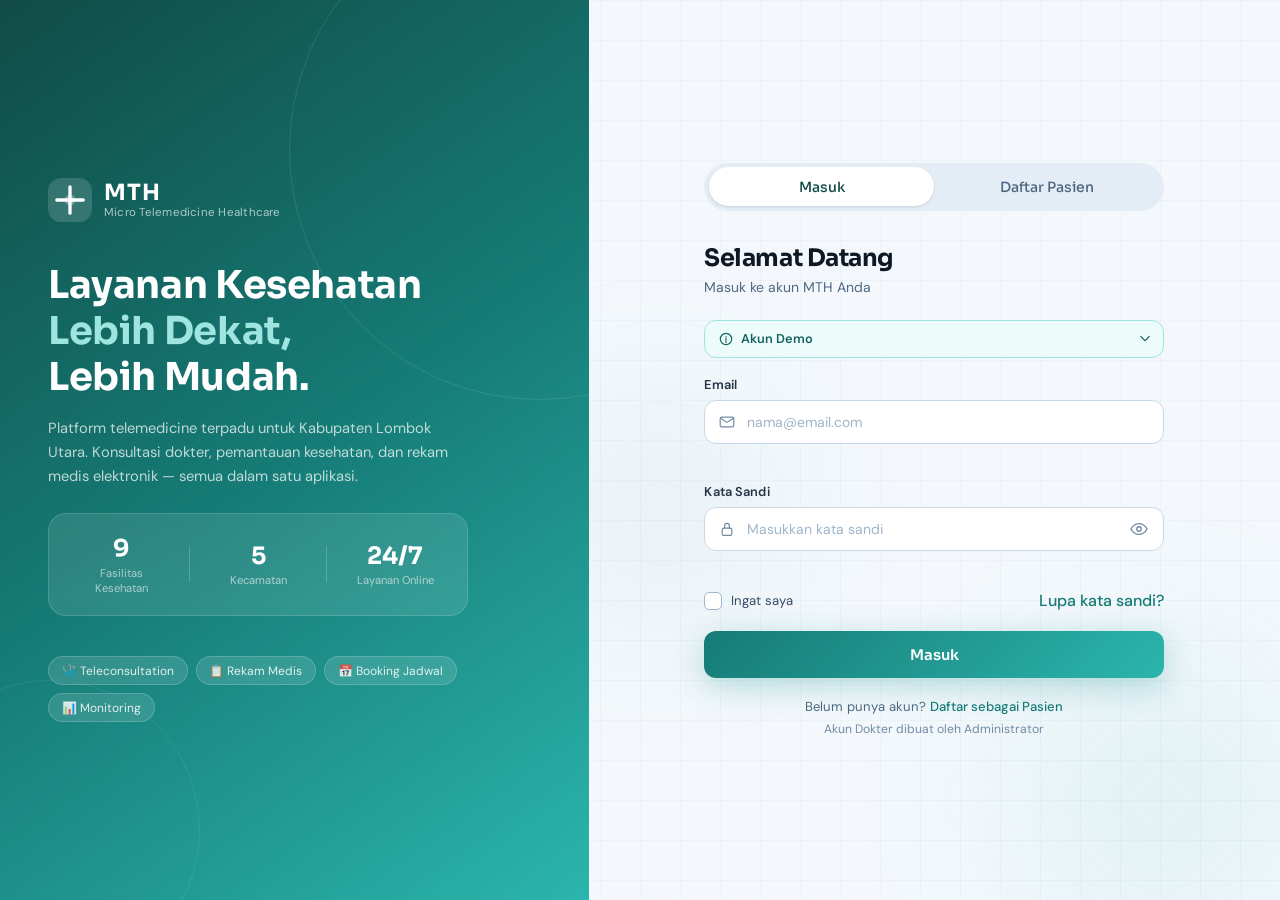
==== index.html @ 81fb7b6d "Initial commit" ====
<!DOCTYPE html>
<html lang="id">
<head>
  <meta charset="UTF-8" />
  <meta name="viewport" content="width=device-width, initial-scale=1.0" />
  <title>MTH — Micro Telemedicine Healthcare</title>
  <link rel="preconnect" href="https://fonts.googleapis.com" />
  <link rel="preconnect" href="https://fonts.gstatic.com" crossorigin />
  <link href="https://fonts.googleapis.com/css2?family=Sora:wght@300;400;500;600;700&family=DM+Sans:ital,opsz,wght@0,9..40,300;0,9..40,400;0,9..40,500;1,9..40,300&display=swap" rel="stylesheet" />
  <link rel="stylesheet" href="styles.css" />
</head>
<body>

  <div class="bg-orb bg-orb--1"></div>
  <div class="bg-orb bg-orb--2"></div>
  <div class="bg-orb bg-orb--3"></div>
  <div class="bg-grid"></div>

  <div class="app-wrapper">

    <!-- LEFT PANEL -->
    <aside class="hero-panel">
      <div class="hero-inner">
        <div class="brand">
          <div class="brand-icon">
            <svg viewBox="0 0 40 40" fill="none">
              <rect width="40" height="40" rx="12" fill="white" fill-opacity="0.15"/>
              <path d="M20 8v24M8 20h24" stroke="white" stroke-width="3" stroke-linecap="round"/>
              <circle cx="20" cy="20" r="5" fill="white" fill-opacity="0.3"/>
            </svg>
          </div>
          <div class="brand-text">
            <span class="brand-name">MTH</span>
            <span class="brand-sub">Micro Telemedicine Healthcare</span>
          </div>
        </div>

        <div class="hero-content">
          <h1 class="hero-title">Layanan Kesehatan<br/><em>Lebih Dekat,</em><br/>Lebih Mudah.</h1>
          <p class="hero-desc">Platform telemedicine terpadu untuk Kabupaten Lombok Utara. Konsultasi dokter, pemantauan kesehatan, dan rekam medis elektronik — semua dalam satu aplikasi.</p>
          <div class="hero-stats">
            <div class="stat-item"><span class="stat-num">9</span><span class="stat-label">Fasilitas Kesehatan</span></div>
            <div class="stat-divider"></div>
            <div class="stat-item"><span class="stat-num">5</span><span class="stat-label">Kecamatan</span></div>
            <div class="stat-divider"></div>
            <div class="stat-item"><span class="stat-num">24/7</span><span class="stat-label">Layanan Online</span></div>
          </div>
        </div>

        <div class="hero-pills">
          <span class="pill">🩺 Teleconsultation</span>
          <span class="pill">📋 Rekam Medis</span>
          <span class="pill">📅 Booking Jadwal</span>
          <span class="pill">📊 Monitoring</span>
        </div>
      </div>
    </aside>

    <!-- RIGHT PANEL -->
    <main class="form-panel">
      <div class="form-container">

        <!-- Mobile brand -->
        <div class="mobile-brand">
          <div class="brand-icon brand-icon--sm">
            <svg viewBox="0 0 40 40" fill="none">
              <rect width="40" height="40" rx="12" fill="var(--teal-500)" fill-opacity="0.15"/>
              <path d="M20 8v24M8 20h24" stroke="var(--teal-600)" stroke-width="3" stroke-linecap="round"/>
              <circle cx="20" cy="20" r="5" fill="var(--teal-500)" fill-opacity="0.3"/>
            </svg>
          </div>
          <span class="brand-name brand-name--dark">MTH</span>
        </div>

        <!-- TAB SWITCHER -->
        <div class="tab-switcher" role="tablist">
          <button class="tab-btn active" data-tab="login" role="tab" aria-selected="true">Masuk</button>
          <button class="tab-btn" data-tab="register" role="tab" aria-selected="false">Daftar Pasien</button>
          <div class="tab-indicator"></div>
        </div>

        <!-- ===== LOGIN FORM ===== -->
        <div class="form-section active" id="tab-login">
          <div class="form-header">
            <h2>Selamat Datang</h2>
            <p>Masuk ke akun MTH Anda</p>
          </div>

          <!-- Demo hint -->
          <div class="demo-hint" id="demo-hint">
            <button class="demo-hint-toggle" id="demo-hint-toggle">
              <svg viewBox="0 0 16 16" fill="none"><circle cx="8" cy="8" r="6.5" stroke="currentColor" stroke-width="1.3"/><path d="M8 7v5M8 5.5v-.5" stroke="currentColor" stroke-width="1.3" stroke-linecap="round"/></svg>
              Akun Demo
              <svg class="chevron" viewBox="0 0 12 8" fill="none"><path d="M1 1l5 5 5-5" stroke="currentColor" stroke-width="1.3" stroke-linecap="round"/></svg>
            </button>
            <div class="demo-accounts" id="demo-accounts">
              <button class="demo-acc-btn" data-email="pasien1@gmail.com" data-pass="Pw123">
                <span class="demo-role-dot pasien"></span>
                <span class="demo-info"><strong>Pasien 1</strong><span>pasien1@gmail.com · Pw123</span></span>
                <span class="demo-fill">Isi otomatis →</span>
              </button>
              <button class="demo-acc-btn" data-email="pasien2@gmail.com" data-pass="Pw123">
                <span class="demo-role-dot pasien"></span>
                <span class="demo-info"><strong>Pasien 2</strong><span>pasien2@gmail.com · Pw123</span></span>
                <span class="demo-fill">Isi otomatis →</span>
              </button>
              <button class="demo-acc-btn" data-email="dokter1@gmail.com" data-pass="Dok123">
                <span class="demo-role-dot dokter"></span>
                <span class="demo-info"><strong>Dokter A</strong><span>dokter1@gmail.com · Dok123</span></span>
                <span class="demo-fill">Isi otomatis →</span>
              </button>
              <button class="demo-acc-btn" data-email="dokter2@gmail.com" data-pass="Dok123">
                <span class="demo-role-dot dokter"></span>
                <span class="demo-info"><strong>Dokter B</strong><span>dokter2@gmail.com · Dok123</span></span>
                <span class="demo-fill">Isi otomatis →</span>
              </button>
              <button class="demo-acc-btn" data-email="admin@mth.id" data-pass="Admin123">
                <span class="demo-role-dot admin"></span>
                <span class="demo-info"><strong>Admin</strong><span>admin@mth.id · Admin123</span></span>
                <span class="demo-fill">Isi otomatis →</span>
              </button>
            </div>
          </div>

          <form id="login-form" novalidate>
            <div class="field-group">
              <label for="login-email">Email</label>
              <div class="input-wrap">
                <span class="input-icon">
                  <svg viewBox="0 0 20 20" fill="none"><path d="M2.5 5.5l7.5 5 7.5-5" stroke="currentColor" stroke-width="1.5" stroke-linecap="round"/><rect x="1.5" y="4" width="17" height="12" rx="2" stroke="currentColor" stroke-width="1.5"/></svg>
                </span>
                <input type="email" id="login-email" name="email" placeholder="nama@email.com" autocomplete="email" required />
              </div>
              <span class="field-error" id="login-email-err"></span>
            </div>

            <div class="field-group">
              <label for="login-password">Kata Sandi</label>
              <div class="input-wrap">
                <span class="input-icon">
                  <svg viewBox="0 0 20 20" fill="none"><rect x="4" y="9" width="12" height="9" rx="2" stroke="currentColor" stroke-width="1.5"/><path d="M7 9V6a3 3 0 116 0v3" stroke="currentColor" stroke-width="1.5" stroke-linecap="round"/></svg>
                </span>
                <input type="password" id="login-password" name="password" placeholder="Masukkan kata sandi" autocomplete="current-password" required />
                <button type="button" class="toggle-pass" data-target="login-password" aria-label="Tampilkan kata sandi">
                  <svg class="eye-show" viewBox="0 0 20 20" fill="none"><path d="M1 10s3.5-6 9-6 9 6 9 6-3.5 6-9 6-9-6-9-6z" stroke="currentColor" stroke-width="1.5"/><circle cx="10" cy="10" r="2.5" stroke="currentColor" stroke-width="1.5"/></svg>
                  <svg class="eye-hide" viewBox="0 0 20 20" fill="none" style="display:none"><path d="M3 3l14 14M8.5 8.5A2.5 2.5 0 0112 12" stroke="currentColor" stroke-width="1.5" stroke-linecap="round"/><path d="M1 10s3.5-6 9-6c1.5 0 2.9.4 4 1M19 10s-1.5 2.5-4 4.5" stroke="currentColor" stroke-width="1.5" stroke-linecap="round"/></svg>
                </button>
              </div>
              <span class="field-error" id="login-pass-err"></span>
            </div>

            <div class="form-row form-row--between">
              <label class="checkbox-label">
                <input type="checkbox" id="remember-me" />
                <span class="checkmark"></span>
                Ingat saya
              </label>
              <a href="#" class="link-text">Lupa kata sandi?</a>
            </div>

            <button type="submit" class="btn-primary">
              <span class="btn-text">Masuk</span>
              <span class="btn-loader" aria-hidden="true"></span>
            </button>
          </form>

          <p class="form-footer-text">Belum punya akun? <a href="#" class="link-text" data-switch="register">Daftar sebagai Pasien</a></p>
          <p class="form-footer-text" style="margin-top:.4rem;font-size:.76rem;color:var(--slate-400)">Akun Dokter dibuat oleh Administrator</p>
        </div>

        <!-- ===== REGISTER FORM (Pasien only) ===== -->
        <div class="form-section" id="tab-register">
          <div class="form-header">
            <h2>Daftar Akun Pasien</h2>
            <p>Isi data diri Anda untuk mendaftar</p>
          </div>

          <form id="register-form" novalidate>

            <div class="field-row">
              <div class="field-group">
                <label for="reg-firstname">Nama Depan</label>
                <div class="input-wrap">
                  <input type="text" id="reg-firstname" placeholder="Ahmad" required />
                </div>
              </div>
              <div class="field-group">
                <label for="reg-lastname">Nama Belakang</label>
                <div class="input-wrap">
                  <input type="text" id="reg-lastname" placeholder="Fauzan" required />
                </div>
              </div>
            </div>

            <div class="field-group">
              <label for="reg-email">Email</label>
              <div class="input-wrap">
                <span class="input-icon">
                  <svg viewBox="0 0 20 20" fill="none"><path d="M2.5 5.5l7.5 5 7.5-5" stroke="currentColor" stroke-width="1.5" stroke-linecap="round"/><rect x="1.5" y="4" width="17" height="12" rx="2" stroke="currentColor" stroke-width="1.5"/></svg>
                </span>
                <input type="email" id="reg-email" placeholder="nama@email.com" required />
              </div>
              <span class="field-error" id="reg-email-err"></span>
            </div>

            <div class="field-group">
              <label for="reg-phone">Nomor Telepon</label>
              <div class="input-wrap">
                <span class="input-icon">
                  <svg viewBox="0 0 20 20" fill="none"><path d="M4 2h3l1.5 4-2 1a11 11 0 005.5 5.5l1-2 4 1.5V15a2 2 0 01-2 2C7.16 17 3 12.84 3 8a2 2 0 012-2h-.5L4 2z" stroke="currentColor" stroke-width="1.5" stroke-linecap="round" stroke-linejoin="round"/></svg>
                </span>
                <input type="tel" id="reg-phone" placeholder="08xxxxxxxxxx" required />
              </div>
            </div>

            <div class="field-row">
              <div class="field-group">
                <label for="reg-nik">NIK</label>
                <div class="input-wrap">
                  <input type="text" id="reg-nik" placeholder="16 digit NIK" maxlength="16" />
                </div>
              </div>
              <div class="field-group">
                <label for="reg-dob">Tanggal Lahir</label>
                <div class="input-wrap">
                  <input type="date" id="reg-dob" />
                </div>
              </div>
            </div>

            <div class="field-group">
              <label for="reg-puskesmas">Puskesmas Terdekat</label>
              <div class="input-wrap input-wrap--select">
                <span class="input-icon">
                  <svg viewBox="0 0 20 20" fill="none"><path d="M10 2C7.24 2 5 4.24 5 7c0 4 5 11 5 11s5-7 5-11c0-2.76-2.24-5-5-5z" stroke="currentColor" stroke-width="1.5"/><circle cx="10" cy="7" r="1.5" stroke="currentColor" stroke-width="1.5"/></svg>
                </span>
                <select id="reg-puskesmas">
                  <option value="">Pilih puskesmas...</option>
                  <optgroup label="Kec. Pemenang">
                    <option>Puskesmas Pemenang</option>
                    <option>Puskesmas Nipah</option>
                  </optgroup>
                  <optgroup label="Kec. Tanjung">
                    <option>Puskesmas Tanjung</option>
                  </optgroup>
                  <optgroup label="Kec. Gangga">
                    <option>Puskesmas Gangga</option>
                  </optgroup>
                  <optgroup label="Kec. Kayangan">
                    <option>Puskesmas Kayangan</option>
                    <option>Puskesmas Santong</option>
                  </optgroup>
                  <optgroup label="Kec. Bayan">
                    <option>Puskesmas Bayan</option>
                    <option>Puskesmas Senaru</option>
                  </optgroup>
                </select>
                <span class="select-arrow">
                  <svg viewBox="0 0 12 8" fill="none"><path d="M1 1l5 5 5-5" stroke="currentColor" stroke-width="1.5" stroke-linecap="round"/></svg>
                </span>
              </div>
            </div>

            <div class="field-group">
              <label for="reg-password">Kata Sandi</label>
              <div class="input-wrap">
                <span class="input-icon">
                  <svg viewBox="0 0 20 20" fill="none"><rect x="4" y="9" width="12" height="9" rx="2" stroke="currentColor" stroke-width="1.5"/><path d="M7 9V6a3 3 0 116 0v3" stroke="currentColor" stroke-width="1.5" stroke-linecap="round"/></svg>
                </span>
                <input type="password" id="reg-password" placeholder="Min. 8 karakter" required />
                <button type="button" class="toggle-pass" data-target="reg-password" aria-label="Tampilkan kata sandi">
                  <svg class="eye-show" viewBox="0 0 20 20" fill="none"><path d="M1 10s3.5-6 9-6 9 6 9 6-3.5 6-9 6-9-6-9-6z" stroke="currentColor" stroke-width="1.5"/><circle cx="10" cy="10" r="2.5" stroke="currentColor" stroke-width="1.5"/></svg>
                  <svg class="eye-hide" viewBox="0 0 20 20" fill="none" style="display:none"><path d="M3 3l14 14M8.5 8.5A2.5 2.5 0 0112 12" stroke="currentColor" stroke-width="1.5" stroke-linecap="round"/><path d="M1 10s3.5-6 9-6c1.5 0 2.9.4 4 1M19 10s-1.5 2.5-4 4.5" stroke="currentColor" stroke-width="1.5" stroke-linecap="round"/></svg>
                </button>
              </div>
              <div class="pass-strength" id="pass-strength">
                <div class="strength-bars">
                  <span class="bar"></span><span class="bar"></span><span class="bar"></span><span class="bar"></span>
                </div>
                <span class="strength-label" id="strength-label">Kekuatan kata sandi</span>
              </div>
            </div>

            <div class="field-group">
              <label for="reg-confirm">Konfirmasi Kata Sandi</label>
              <div class="input-wrap">
                <span class="input-icon">
                  <svg viewBox="0 0 20 20" fill="none"><rect x="4" y="9" width="12" height="9" rx="2" stroke="currentColor" stroke-width="1.5"/><path d="M7 9V6a3 3 0 116 0v3" stroke="currentColor" stroke-width="1.5" stroke-linecap="round"/></svg>
                </span>
                <input type="password" id="reg-confirm" placeholder="Ulangi kata sandi" required />
              </div>
              <span class="field-error" id="reg-confirm-err"></span>
            </div>

            <label class="checkbox-label checkbox-label--terms">
              <input type="checkbox" id="agree-terms" required />
              <span class="checkmark"></span>
              Saya menyetujui <a href="#" class="link-text">Syarat &amp; Ketentuan</a> serta <a href="#" class="link-text">Kebijakan Privasi</a> MTH
            </label>

            <button type="submit" class="btn-primary">
              <span class="btn-text">Buat Akun</span>
              <span class="btn-loader" aria-hidden="true"></span>
            </button>
          </form>

          <p class="form-footer-text">Sudah punya akun? <a href="#" class="link-text" data-switch="login">Masuk di sini</a></p>
        </div>

      </div>
    </main>
  </div>

  <div class="toast" id="toast" role="alert" aria-live="polite">
    <span class="toast-icon">✓</span>
    <span class="toast-msg" id="toast-msg"></span>
  </div>

  <script src="script.js"></script>
</body>
</html>
---- styles.css ----
/* ===================================================
   MTH — Micro Telemedicine Healthcare
   styles.css
   =================================================== */

/* ── Variables ──────────────────────────────────── */
:root {
  --teal-900: #0d3331;
  --teal-800: #114b47;
  --teal-700: #146360;
  --teal-600: #167b76;
  --teal-500: #19938c;
  --teal-400: #2bb5ac;
  --teal-300: #5ecec7;
  --teal-200: #9ee5e0;
  --teal-100: #d4f5f3;
  --teal-50:  #edfcfb;

  --slate-900: #0f1923;
  --slate-800: #1a2535;
  --slate-700: #253347;
  --slate-600: #364d66;
  --slate-500: #4e6882;
  --slate-400: #728ba5;
  --slate-300: #9fb5c9;
  --slate-200: #c8d8e8;
  --slate-100: #e4edf6;
  --slate-50:  #f4f8fc;

  --white: #ffffff;
  --error: #e05252;
  --success: #2bb58a;
  --warn: #e08a2e;

  --font-display: 'Sora', sans-serif;
  --font-body: 'DM Sans', sans-serif;

  --radius-sm: 8px;
  --radius-md: 12px;
  --radius-lg: 18px;
  --radius-xl: 24px;
  --radius-full: 999px;

  --shadow-sm: 0 1px 3px rgba(15,25,35,.08), 0 1px 2px rgba(15,25,35,.05);
  --shadow-md: 0 4px 16px rgba(15,25,35,.10), 0 2px 6px rgba(15,25,35,.06);
  --shadow-lg: 0 16px 48px rgba(15,25,35,.14), 0 4px 16px rgba(15,25,35,.08);
  --shadow-teal: 0 8px 32px rgba(25,147,140,.30);

  --transition: 200ms cubic-bezier(.4,0,.2,1);
  --transition-slow: 400ms cubic-bezier(.4,0,.2,1);
}

/* ── Reset ──────────────────────────────────────── */
*, *::before, *::after { box-sizing: border-box; margin: 0; padding: 0; }

html { font-size: 16px; scroll-behavior: smooth; }

body {
  font-family: var(--font-body);
  background: var(--slate-50);
  color: var(--slate-800);
  min-height: 100vh;
  overflow-x: hidden;
  -webkit-font-smoothing: antialiased;
}

/* ── Background decorations ─────────────────────── */
.bg-orb {
  position: fixed;
  border-radius: 50%;
  filter: blur(80px);
  pointer-events: none;
  z-index: 0;
}
.bg-orb--1 {
  width: 500px; height: 500px;
  background: radial-gradient(circle, rgba(25,147,140,.20) 0%, transparent 70%);
  top: -150px; left: -100px;
}
.bg-orb--2 {
  width: 400px; height: 400px;
  background: radial-gradient(circle, rgba(43,181,172,.15) 0%, transparent 70%);
  bottom: -100px; right: -80px;
}
.bg-orb--3 {
  width: 300px; height: 300px;
  background: radial-gradient(circle, rgba(22,123,118,.10) 0%, transparent 70%);
  top: 40%; left: 40%;
}
.bg-grid {
  position: fixed; inset: 0; z-index: 0; pointer-events: none;
  background-image:
    linear-gradient(rgba(25,147,140,.04) 1px, transparent 1px),
    linear-gradient(90deg, rgba(25,147,140,.04) 1px, transparent 1px);
  background-size: 40px 40px;
}

/* ── App wrapper ─────────────────────────────────── */
.app-wrapper {
  position: relative; z-index: 1;
  display: flex;
  min-height: 100vh;
}

/* ===================================================
   LEFT: HERO PANEL
   =================================================== */
.hero-panel {
  flex: 0 0 46%;
  background: linear-gradient(145deg, var(--teal-800) 0%, var(--teal-600) 50%, var(--teal-400) 100%);
  position: relative;
  overflow: hidden;
  display: flex;
  align-items: center;
  padding: 3rem;
}

/* Decorative inner shapes */
.hero-panel::before {
  content: '';
  position: absolute;
  width: 500px; height: 500px;
  border-radius: 50%;
  border: 1.5px solid rgba(255,255,255,.10);
  top: -100px; right: -200px;
}
.hero-panel::after {
  content: '';
  position: absolute;
  width: 300px; height: 300px;
  border-radius: 50%;
  border: 1.5px solid rgba(255,255,255,.08);
  bottom: -80px; left: -100px;
}

.hero-inner {
  position: relative; z-index: 1;
  display: flex;
  flex-direction: column;
  gap: 2.5rem;
  max-width: 420px;
}

/* Brand */
.brand {
  display: flex;
  align-items: center;
  gap: .75rem;
}
.brand-icon {
  width: 44px; height: 44px;
  flex-shrink: 0;
}
.brand-icon svg { width: 100%; height: 100%; }

.brand-text {
  display: flex;
  flex-direction: column;
  line-height: 1;
}
.brand-name {
  font-family: var(--font-display);
  font-weight: 700;
  font-size: 1.4rem;
  letter-spacing: .05em;
  color: var(--white);
}
.brand-sub {
  font-size: .72rem;
  color: rgba(255,255,255,.65);
  letter-spacing: .02em;
  margin-top: .2rem;
}

/* Hero content */
.hero-title {
  font-family: var(--font-display);
  font-size: clamp(1.8rem, 3vw, 2.4rem);
  font-weight: 700;
  color: var(--white);
  line-height: 1.2;
  letter-spacing: -.01em;
}
.hero-title em {
  font-style: normal;
  color: var(--teal-200);
}
.hero-desc {
  margin-top: 1rem;
  font-size: .92rem;
  color: rgba(255,255,255,.72);
  line-height: 1.65;
}

/* Stats */
.hero-stats {
  display: flex;
  align-items: center;
  gap: 1.25rem;
  margin-top: 1.5rem;
  padding: 1.25rem 1.5rem;
  background: rgba(255,255,255,.10);
  border: 1px solid rgba(255,255,255,.15);
  border-radius: var(--radius-lg);
  backdrop-filter: blur(8px);
}
.stat-item { text-align: center; flex: 1; }
.stat-num {
  display: block;
  font-family: var(--font-display);
  font-size: 1.5rem;
  font-weight: 700;
  color: var(--white);
}
.stat-label {
  display: block;
  font-size: .7rem;
  color: rgba(255,255,255,.6);
  margin-top: .15rem;
  line-height: 1.3;
}
.stat-divider {
  width: 1px;
  height: 36px;
  background: rgba(255,255,255,.2);
}

/* Pills */
.hero-pills {
  display: flex;
  flex-wrap: wrap;
  gap: .5rem;
}
.pill {
  font-size: .75rem;
  color: rgba(255,255,255,.85);
  background: rgba(255,255,255,.12);
  border: 1px solid rgba(255,255,255,.18);
  border-radius: var(--radius-full);
  padding: .35rem .8rem;
  backdrop-filter: blur(4px);
  transition: background var(--transition);
}
.pill:hover { background: rgba(255,255,255,.20); }

/* ===================================================
   RIGHT: FORM PANEL
   =================================================== */
.form-panel {
  flex: 1;
  display: flex;
  align-items: center;
  justify-content: center;
  padding: 2rem 1.5rem;
  overflow-y: auto;
}

.form-container {
  width: 100%;
  max-width: 460px;
  animation: fadeUp .5s ease both;
}

@keyframes fadeUp {
  from { opacity: 0; transform: translateY(20px); }
  to   { opacity: 1; transform: translateY(0); }
}

/* Mobile brand (hidden on desktop) */
.mobile-brand {
  display: none;
  align-items: center;
  gap: .6rem;
  margin-bottom: 1.75rem;
  justify-content: center;
}
.brand-icon--sm { width: 36px; height: 36px; }
.brand-name--dark {
  font-family: var(--font-display);
  font-size: 1.3rem;
  font-weight: 700;
  color: var(--teal-700);
  letter-spacing: .04em;
}

/* Tab switcher */
.tab-switcher {
  display: flex;
  position: relative;
  background: var(--slate-100);
  border-radius: var(--radius-full);
  padding: .3rem;
  margin-bottom: 2rem;
}
.tab-btn {
  flex: 1;
  border: none;
  background: transparent;
  font-family: var(--font-display);
  font-size: .88rem;
  font-weight: 500;
  color: var(--slate-500);
  padding: .65rem 1rem;
  border-radius: var(--radius-full);
  cursor: pointer;
  position: relative; z-index: 1;
  transition: color var(--transition);
}
.tab-btn.active { color: var(--teal-800); }
.tab-indicator {
  position: absolute;
  top: .3rem; bottom: .3rem; left: .3rem;
  width: calc(50% - .3rem);
  background: var(--white);
  border-radius: var(--radius-full);
  box-shadow: var(--shadow-sm);
  transition: transform var(--transition-slow);
  pointer-events: none;
}
.tab-indicator.right { transform: translateX(100%); }

/* Form sections */
.form-section { display: none; }
.form-section.active { display: block; animation: fadeUp .35s ease both; }

.form-header { margin-bottom: 1.5rem; }
.form-header h2 {
  font-family: var(--font-display);
  font-size: 1.5rem;
  font-weight: 700;
  color: var(--slate-900);
  letter-spacing: -.02em;
}
.form-header p {
  font-size: .875rem;
  color: var(--slate-500);
  margin-top: .3rem;
}

/* Role selector */
.role-selector {
  display: flex;
  gap: .5rem;
  margin-bottom: 1.5rem;
}
.role-btn {
  flex: 1;
  display: flex;
  flex-direction: column;
  align-items: center;
  gap: .3rem;
  padding: .75rem .5rem;
  background: var(--white);
  border: 1.5px solid var(--slate-200);
  border-radius: var(--radius-md);
  cursor: pointer;
  font-family: var(--font-body);
  font-size: .78rem;
  font-weight: 500;
  color: var(--slate-500);
  transition: all var(--transition);
}
.role-btn:hover {
  border-color: var(--teal-400);
  color: var(--teal-700);
}
.role-btn.active {
  background: var(--teal-50);
  border-color: var(--teal-500);
  color: var(--teal-700);
  box-shadow: 0 0 0 3px rgba(25,147,140,.10);
}
.role-icon { font-size: 1.2rem; }

/* Field groups */
.field-group {
  margin-bottom: 1.1rem;
}
.field-group label {
  display: block;
  font-size: .8rem;
  font-weight: 600;
  color: var(--slate-700);
  margin-bottom: .45rem;
  letter-spacing: .01em;
}
.field-row {
  display: grid;
  grid-template-columns: 1fr 1fr;
  gap: .75rem;
}

/* Input wrap */
.input-wrap {
  position: relative;
  display: flex;
  align-items: center;
}
.input-wrap .input-icon {
  position: absolute;
  left: .9rem;
  color: var(--slate-400);
  display: flex;
  align-items: center;
  pointer-events: none;
}
.input-wrap .input-icon svg { width: 16px; height: 16px; }

.input-wrap input,
.input-wrap select {
  width: 100%;
  background: var(--white);
  border: 1.5px solid var(--slate-200);
  border-radius: var(--radius-md);
  font-family: var(--font-body);
  font-size: .875rem;
  color: var(--slate-800);
  padding: .75rem 1rem;
  transition: border-color var(--transition), box-shadow var(--transition);
  outline: none;
  appearance: none;
}
.input-wrap:has(.input-icon) input,
.input-wrap:has(.input-icon) select {
  padding-left: 2.6rem;
}
.input-wrap input::placeholder { color: var(--slate-300); }
.input-wrap input:focus,
.input-wrap select:focus {
  border-color: var(--teal-500);
  box-shadow: 0 0 0 3px rgba(25,147,140,.12);
}
.input-wrap input.error { border-color: var(--error); }
.input-wrap input.error:focus { box-shadow: 0 0 0 3px rgba(224,82,82,.12); }

/* Select styling */
.input-wrap--select { position: relative; }
.input-wrap--select select { cursor: pointer; padding-right: 2.4rem; }
.select-arrow {
  position: absolute;
  right: .85rem;
  pointer-events: none;
  color: var(--slate-400);
  display: flex;
  align-items: center;
}
.select-arrow svg { width: 10px; height: 10px; }

/* Password toggle */
.toggle-pass {
  position: absolute;
  right: .85rem;
  background: none;
  border: none;
  cursor: pointer;
  color: var(--slate-400);
  display: flex;
  align-items: center;
  padding: .2rem;
  border-radius: 4px;
  transition: color var(--transition);
}
.toggle-pass:hover { color: var(--teal-600); }
.toggle-pass svg { width: 18px; height: 18px; }

/* Field error */
.field-error {
  display: block;
  font-size: .75rem;
  color: var(--error);
  margin-top: .35rem;
  min-height: 1rem;
}

/* Password strength */
.pass-strength {
  display: flex;
  align-items: center;
  gap: .5rem;
  margin-top: .5rem;
}
.strength-bars {
  display: flex;
  gap: .25rem;
}
.bar {
  width: 32px; height: 4px;
  border-radius: var(--radius-full);
  background: var(--slate-200);
  transition: background var(--transition-slow);
}
.strength-label {
  font-size: .72rem;
  color: var(--slate-400);
}
/* Strength states */
.pass-strength[data-level="1"] .bar:nth-child(1) { background: var(--error); }
.pass-strength[data-level="2"] .bar:nth-child(-n+2) { background: var(--warn); }
.pass-strength[data-level="3"] .bar:nth-child(-n+3) { background: var(--teal-400); }
.pass-strength[data-level="4"] .bar { background: var(--success); }

/* Form row */
.form-row { display: flex; align-items: center; gap: 1rem; }
.form-row--between { justify-content: space-between; margin-bottom: 1.25rem; }

/* Checkbox */
.checkbox-label {
  display: flex;
  align-items: center;
  gap: .55rem;
  cursor: pointer;
  font-size: .82rem;
  color: var(--slate-600);
  user-select: none;
}
.checkbox-label input[type="checkbox"] { display: none; }
.checkmark {
  width: 18px; height: 18px;
  border-radius: 5px;
  border: 1.5px solid var(--slate-300);
  flex-shrink: 0;
  display: flex; align-items: center; justify-content: center;
  transition: all var(--transition);
  background: var(--white);
}
.checkbox-label input:checked + .checkmark {
  background: var(--teal-500);
  border-color: var(--teal-500);
}
.checkbox-label input:checked + .checkmark::after {
  content: '';
  display: block;
  width: 5px; height: 9px;
  border: 2px solid white;
  border-top: none; border-left: none;
  transform: rotate(45deg) translateY(-1px);
}
.checkbox-label--terms {
  align-items: flex-start;
  margin-bottom: 1.25rem;
  line-height: 1.5;
}
.checkbox-label--terms .checkmark { margin-top: .15rem; }

/* Link */
.link-text {
  font-size: inherit;
  color: var(--teal-600);
  text-decoration: none;
  font-weight: 500;
  transition: color var(--transition);
}
.link-text:hover { color: var(--teal-800); text-decoration: underline; }

/* Primary button */
.btn-primary {
  width: 100%;
  display: flex;
  align-items: center;
  justify-content: center;
  gap: .5rem;
  background: linear-gradient(135deg, var(--teal-600) 0%, var(--teal-400) 100%);
  color: var(--white);
  border: none;
  border-radius: var(--radius-md);
  font-family: var(--font-display);
  font-size: .92rem;
  font-weight: 600;
  padding: .9rem 1.5rem;
  cursor: pointer;
  transition: all var(--transition);
  box-shadow: var(--shadow-teal);
  letter-spacing: .01em;
  margin-bottom: 1.25rem;
  position: relative;
  overflow: hidden;
}
.btn-primary::before {
  content: '';
  position: absolute; inset: 0;
  background: rgba(255,255,255,.0);
  transition: background var(--transition);
}
.btn-primary:hover::before { background: rgba(255,255,255,.12); }
.btn-primary:active { transform: scale(.98); }
.btn-primary:disabled {
  opacity: .7;
  cursor: not-allowed;
  transform: none;
}

/* Loading state */
.btn-loader {
  display: none;
  width: 18px; height: 18px;
  border: 2.5px solid rgba(255,255,255,.4);
  border-top-color: white;
  border-radius: 50%;
  animation: spin .7s linear infinite;
}
.btn-primary.loading .btn-text { display: none; }
.btn-primary.loading .btn-loader { display: block; }

@keyframes spin { to { transform: rotate(360deg); } }

/* Footer text */
.form-footer-text {
  text-align: center;
  font-size: .82rem;
  color: var(--slate-500);
}

/* Role fields transition */
.role-fields { display: block; }
.role-fields.hidden { display: none; }

/* ===================================================
   TOAST
   =================================================== */
.toast {
  position: fixed;
  bottom: 2rem;
  left: 50%;
  transform: translateX(-50%) translateY(6rem);
  display: flex;
  align-items: center;
  gap: .6rem;
  background: var(--slate-900);
  color: var(--white);
  padding: .8rem 1.4rem;
  border-radius: var(--radius-full);
  font-size: .85rem;
  font-weight: 500;
  box-shadow: var(--shadow-lg);
  transition: transform .4s cubic-bezier(.34,1.56,.64,1);
  z-index: 1000;
  pointer-events: none;
}
.toast.show { transform: translateX(-50%) translateY(0); }
.toast-icon { color: var(--success); font-size: 1rem; }

/* ===================================================
   RESPONSIVE — TABLET
   =================================================== */
@media (max-width: 900px) {
  .hero-panel { flex: 0 0 40%; padding: 2rem 1.75rem; }
  .hero-title { font-size: 1.7rem; }
}

/* ===================================================
   RESPONSIVE — MOBILE
   =================================================== */
@media (max-width: 680px) {
  .app-wrapper { flex-direction: column; }

  .hero-panel {
    display: none; /* Hide full hero on mobile */
  }

  .form-panel {
    padding: 1.75rem 1.25rem 3rem;
    align-items: flex-start;
  }

  .mobile-brand { display: flex; }

  .form-container { max-width: 100%; }

  .field-row {
    grid-template-columns: 1fr;
    gap: 0;
  }

  .tab-btn { font-size: .82rem; padding: .6rem .75rem; }
}

@media (max-width: 380px) {
  .role-selector { gap: .35rem; }
  .role-btn { padding: .6rem .35rem; font-size: .72rem; }
  .role-icon { font-size: 1rem; }
}

/* ── Demo hint ──────────────────────────────────── */
.demo-hint {
  margin-bottom: 1.1rem;
  border: 1.5px solid var(--teal-200);
  border-radius: var(--radius-md);
  background: var(--teal-50);
  overflow: hidden;
}
.demo-hint-toggle {
  width: 100%;
  display: flex;
  align-items: center;
  gap: .5rem;
  padding: .6rem .85rem;
  background: none;
  border: none;
  cursor: pointer;
  font-family: var(--font-body);
  font-size: .8rem;
  font-weight: 600;
  color: var(--teal-700);
  text-align: left;
  transition: background var(--transition);
}
.demo-hint-toggle:hover { background: rgba(25,147,140,.07); }
.demo-hint-toggle svg:first-child { width: 14px; height: 14px; flex-shrink: 0; }
.demo-hint-toggle .chevron { width: 10px; height: 10px; margin-left: auto; transition: transform var(--transition); }
.demo-hint.open .demo-hint-toggle .chevron { transform: rotate(180deg); }
.demo-hint-toggle svg { flex-shrink: 0; }

.demo-accounts {
  display: none;
  flex-direction: column;
  border-top: 1px solid var(--teal-200);
}
.demo-hint.open .demo-accounts { display: flex; }

.demo-acc-btn {
  display: flex;
  align-items: center;
  gap: .65rem;
  padding: .55rem .85rem;
  background: none;
  border: none;
  border-bottom: 1px solid var(--teal-100);
  cursor: pointer;
  text-align: left;
  transition: background var(--transition);
  width: 100%;
}
.demo-acc-btn:last-child { border-bottom: none; }
.demo-acc-btn:hover { background: rgba(25,147,140,.08); }

.demo-role-dot {
  width: 8px; height: 8px;
  border-radius: 50%;
  flex-shrink: 0;
}
.demo-role-dot.pasien { background: var(--teal-500); }
.demo-role-dot.dokter { background: #3b82c4; }
.demo-role-dot.admin  { background: #d97706; }

.demo-info {
  flex: 1;
  display: flex;
  flex-direction: column;
  gap: .05rem;
}
.demo-info strong { font-size: .8rem; color: var(--slate-800); font-weight: 600; }
.demo-info span   { font-size: .72rem; color: var(--slate-500); font-family: monospace; }

.demo-fill {
  font-size: .7rem;
  color: var(--teal-600);
  font-weight: 500;
  white-space: nowrap;
  opacity: 0;
  transition: opacity var(--transition);
}
.demo-acc-btn:hover .demo-fill { opacity: 1; }
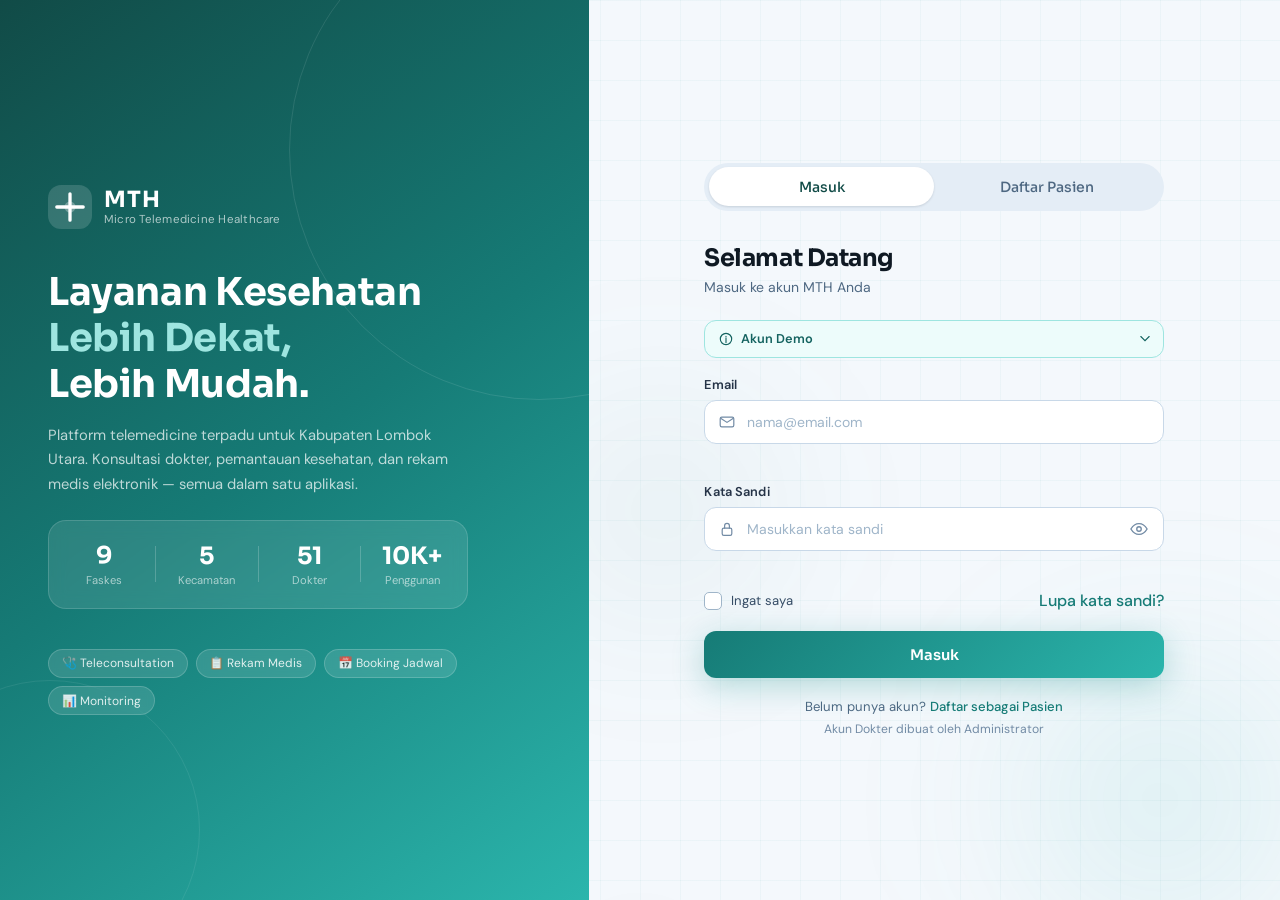
==== commit 4baf5915: "main" ====
--- a/index.html
+++ b/index.html
@@ -39,11 +39,13 @@
           <h1 class="hero-title">Layanan Kesehatan<br/><em>Lebih Dekat,</em><br/>Lebih Mudah.</h1>
           <p class="hero-desc">Platform telemedicine terpadu untuk Kabupaten Lombok Utara. Konsultasi dokter, pemantauan kesehatan, dan rekam medis elektronik — semua dalam satu aplikasi.</p>
           <div class="hero-stats">
-            <div class="stat-item"><span class="stat-num">9</span><span class="stat-label">Fasilitas Kesehatan</span></div>
+            <div class="stat-item"><span class="stat-num">9</span><span class="stat-label">Faskes</span></div>
             <div class="stat-divider"></div>
             <div class="stat-item"><span class="stat-num">5</span><span class="stat-label">Kecamatan</span></div>
             <div class="stat-divider"></div>
-            <div class="stat-item"><span class="stat-num">24/7</span><span class="stat-label">Layanan Online</span></div>
+            <div class="stat-item"><span class="stat-num">51</span><span class="stat-label">Dokter</span></div>
+            <div class="stat-divider"></div>
+            <div class="stat-item"><span class="stat-num">10K+</span><span class="stat-label">Penggunan</span></div>
           </div>
         </div>
 
